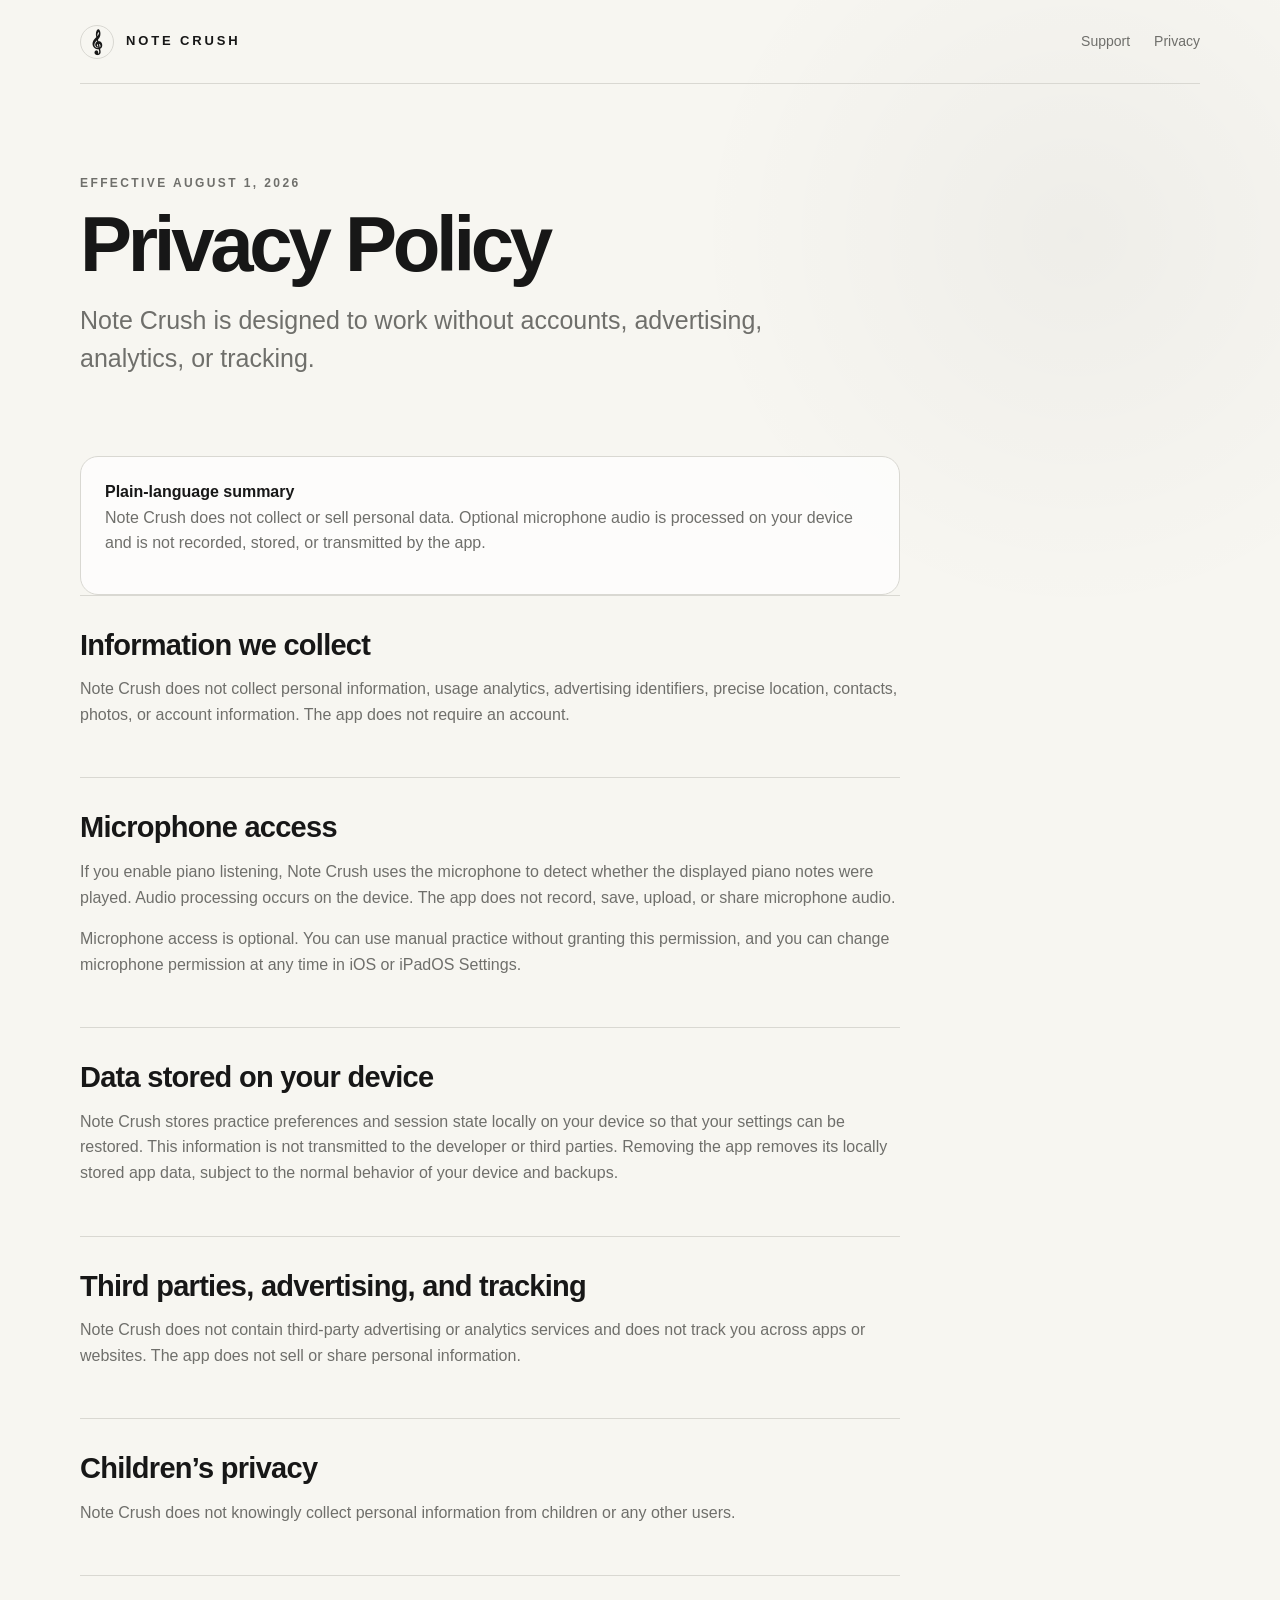
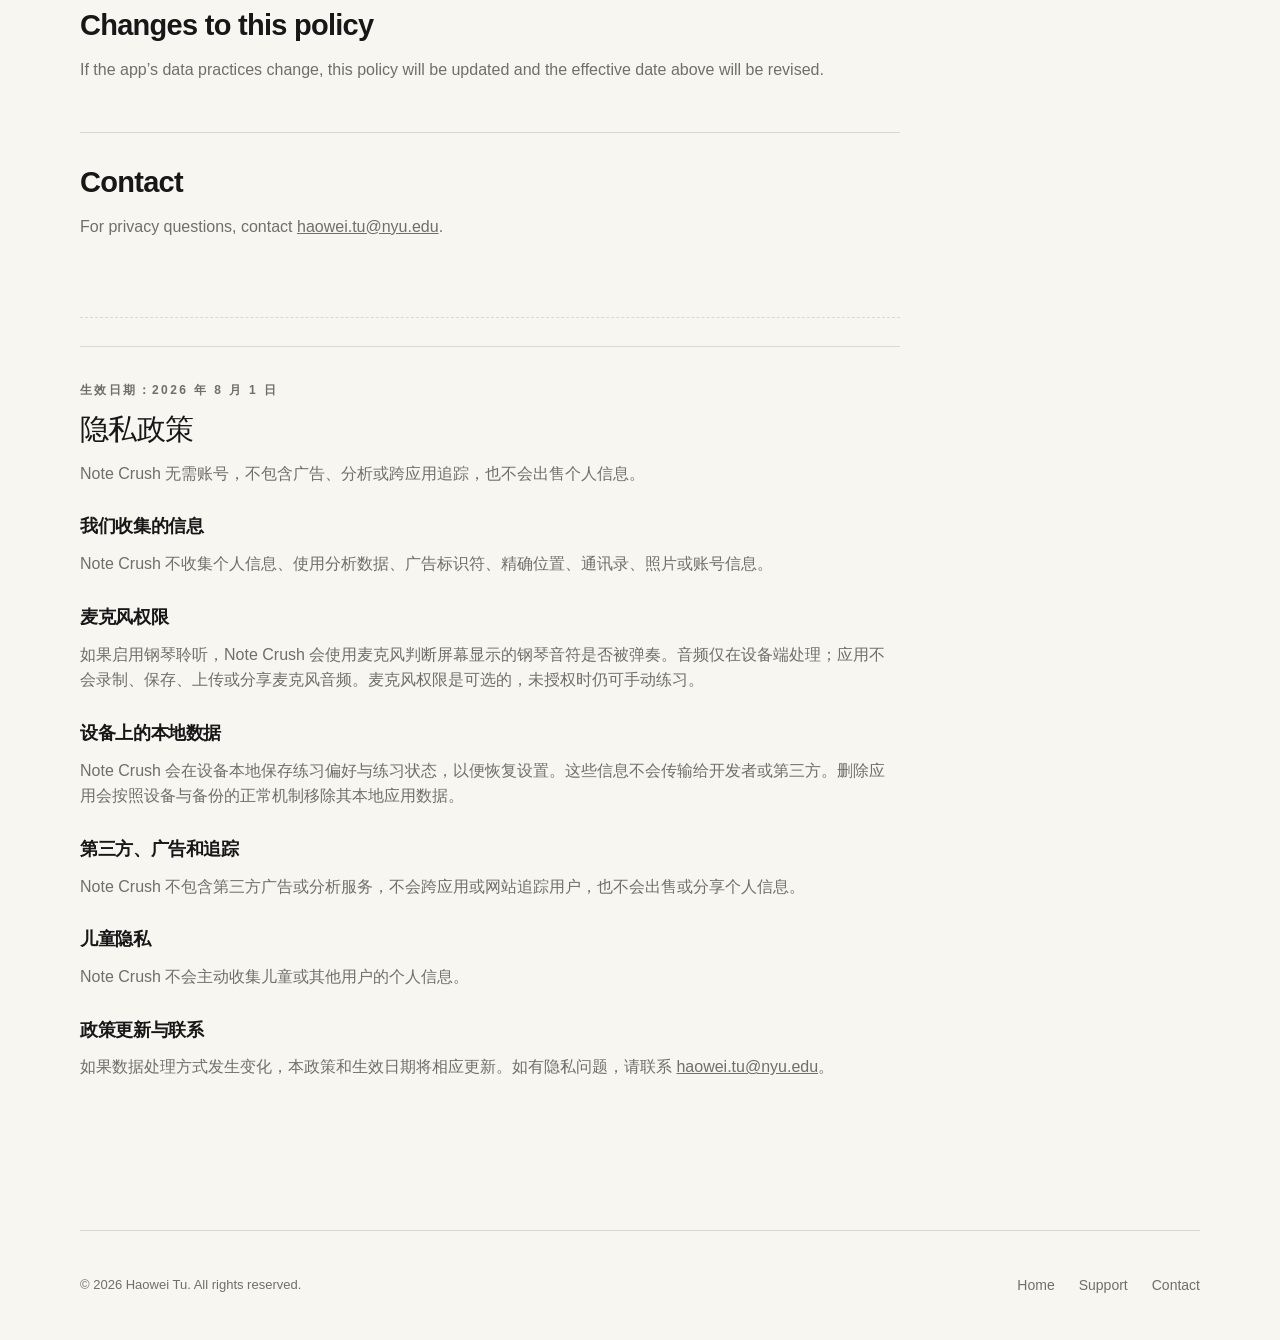
==== privacy.html @ 0c29d2c2 "Add bilingual privacy policy" ====
<!doctype html>
<html lang="en">
<head>
  <meta charset="utf-8">
  <meta name="viewport" content="width=device-width, initial-scale=1">
  <meta name="description" content="Privacy Policy for Note Crush.">
  <title>Privacy Policy — Note Crush</title>
  <link rel="stylesheet" href="styles.css">
</head>
<body>
  <header class="site-header">
    <a class="brand" href="index.html" aria-label="Note Crush home">
      <span class="mark" aria-hidden="true">𝄞</span>
      <span>NOTE CRUSH</span>
    </a>
    <nav aria-label="Primary navigation">
      <a href="support.html">Support</a>
      <a href="privacy.html" aria-current="page">Privacy</a>
    </nav>
  </header>

  <main>
    <section class="page-hero">
      <p class="eyebrow">EFFECTIVE AUGUST 1, 2026</p>
      <h1>Privacy Policy</h1>
      <p class="lede">Note Crush is designed to work without accounts, advertising, analytics, or tracking.</p>
    </section>

    <article class="prose">
      <div class="notice">
        <strong>Plain-language summary</strong>
        <p>Note Crush does not collect or sell personal data. Optional microphone audio is processed on your device and is not recorded, stored, or transmitted by the app.</p>
      </div>

      <section>
        <h2>Information we collect</h2>
        <p>Note Crush does not collect personal information, usage analytics, advertising identifiers, precise location, contacts, photos, or account information. The app does not require an account.</p>
      </section>

      <section>
        <h2>Microphone access</h2>
        <p>If you enable piano listening, Note Crush uses the microphone to detect whether the displayed piano notes were played. Audio processing occurs on the device. The app does not record, save, upload, or share microphone audio.</p>
        <p>Microphone access is optional. You can use manual practice without granting this permission, and you can change microphone permission at any time in iOS or iPadOS Settings.</p>
      </section>

      <section>
        <h2>Data stored on your device</h2>
        <p>Note Crush stores practice preferences and session state locally on your device so that your settings can be restored. This information is not transmitted to the developer or third parties. Removing the app removes its locally stored app data, subject to the normal behavior of your device and backups.</p>
      </section>

      <section>
        <h2>Third parties, advertising, and tracking</h2>
        <p>Note Crush does not contain third-party advertising or analytics services and does not track you across apps or websites. The app does not sell or share personal information.</p>
      </section>

      <section>
        <h2>Children’s privacy</h2>
        <p>Note Crush does not knowingly collect personal information from children or any other users.</p>
      </section>

      <section>
        <h2>Changes to this policy</h2>
        <p>If the app’s data practices change, this policy will be updated and the effective date above will be revised.</p>
      </section>

      <section>
        <h2>Contact</h2>
        <p>For privacy questions, contact <a href="mailto:haowei.tu@nyu.edu">haowei.tu@nyu.edu</a>.</p>
      </section>

      <hr class="lang-divider">

      <section lang="zh-Hans">
        <p class="eyebrow">生效日期：2026 年 8 月 1 日</p>
        <h2>隐私政策</h2>
        <p>Note Crush 无需账号，不包含广告、分析或跨应用追踪，也不会出售个人信息。</p>

        <h3>我们收集的信息</h3>
        <p>Note Crush 不收集个人信息、使用分析数据、广告标识符、精确位置、通讯录、照片或账号信息。</p>

        <h3>麦克风权限</h3>
        <p>如果启用钢琴聆听，Note Crush 会使用麦克风判断屏幕显示的钢琴音符是否被弹奏。音频仅在设备端处理；应用不会录制、保存、上传或分享麦克风音频。麦克风权限是可选的，未授权时仍可手动练习。</p>

        <h3>设备上的本地数据</h3>
        <p>Note Crush 会在设备本地保存练习偏好与练习状态，以便恢复设置。这些信息不会传输给开发者或第三方。删除应用会按照设备与备份的正常机制移除其本地应用数据。</p>

        <h3>第三方、广告和追踪</h3>
        <p>Note Crush 不包含第三方广告或分析服务，不会跨应用或网站追踪用户，也不会出售或分享个人信息。</p>

        <h3>儿童隐私</h3>
        <p>Note Crush 不会主动收集儿童或其他用户的个人信息。</p>

        <h3>政策更新与联系</h3>
        <p>如果数据处理方式发生变化，本政策和生效日期将相应更新。如有隐私问题，请联系 <a href="mailto:haowei.tu@nyu.edu">haowei.tu@nyu.edu</a>。</p>
      </section>
    </article>
  </main>

  <footer>
    <p>© 2026 Haowei Tu. All rights reserved.</p>
    <div>
      <a href="index.html">Home</a>
      <a href="support.html">Support</a>
      <a href="mailto:haowei.tu@nyu.edu">Contact</a>
    </div>
  </footer>
</body>
</html>
---- styles.css ----
:root {
  --ink: #171717;
  --muted: #6f6f6b;
  --line: #d9d8d2;
  --paper: #f7f6f1;
  --panel: #ffffff;
  --accent: #242421;
  --max: 1120px;
}

* { box-sizing: border-box; }

html {
  background: var(--paper);
  color: var(--ink);
  font-family: -apple-system, BlinkMacSystemFont, "SF Pro Text", "Helvetica Neue", Arial, sans-serif;
  line-height: 1.6;
  scroll-behavior: smooth;
}

body {
  margin: 0;
  min-height: 100vh;
  background:
    radial-gradient(circle at 84% 8%, rgba(0,0,0,.035), transparent 24rem),
    var(--paper);
}

a { color: inherit; }

.site-header,
footer {
  width: min(calc(100% - 40px), var(--max));
  margin: 0 auto;
  display: flex;
  align-items: center;
  justify-content: space-between;
}

.site-header {
  min-height: 84px;
  border-bottom: 1px solid var(--line);
}

.brand {
  display: inline-flex;
  align-items: center;
  gap: 12px;
  color: var(--ink);
  font-size: 13px;
  font-weight: 700;
  letter-spacing: .22em;
  text-decoration: none;
}

.mark {
  display: grid;
  place-items: center;
  width: 34px;
  height: 34px;
  border: 1px solid var(--line);
  border-radius: 50%;
  font-family: serif;
  font-size: 21px;
}

nav,
footer div {
  display: flex;
  gap: 24px;
}

nav a,
footer a {
  color: var(--muted);
  font-size: 14px;
  text-decoration: none;
}

nav a:hover,
footer a:hover { color: var(--ink); }

main {
  width: min(calc(100% - 40px), var(--max));
  margin: 0 auto;
}

.hero {
  max-width: 820px;
  padding: 104px 0 72px;
}

.eyebrow {
  margin: 0 0 14px;
  color: var(--muted);
  font-size: 12px;
  font-weight: 700;
  letter-spacing: .2em;
}

h1,
h2,
h3,
p { margin-top: 0; }

h1 {
  margin-bottom: 26px;
  font-size: clamp(52px, 8vw, 96px);
  font-weight: 550;
  letter-spacing: -.055em;
  line-height: .96;
}

h2 {
  font-size: clamp(34px, 5vw, 58px);
  font-weight: 550;
  letter-spacing: -.04em;
  line-height: 1.05;
}

h3 {
  margin-bottom: 10px;
  font-size: 22px;
  letter-spacing: -.02em;
}

.lede {
  max-width: 700px;
  color: var(--muted);
  font-size: clamp(19px, 2.3vw, 25px);
  line-height: 1.5;
}

.actions {
  display: flex;
  flex-wrap: wrap;
  gap: 12px;
  margin-top: 34px;
}

.button {
  display: inline-flex;
  align-items: center;
  min-height: 48px;
  padding: 0 20px;
  border: 1px solid var(--ink);
  border-radius: 999px;
  font-size: 15px;
  font-weight: 650;
  text-decoration: none;
}

.button.primary {
  background: var(--accent);
  color: #fff;
}

.button.secondary {
  background: transparent;
  color: var(--ink);
}

.staff-art {
  position: relative;
  display: flex;
  align-items: center;
  min-height: 260px;
  margin-bottom: 110px;
  overflow: hidden;
  border-top: 2px solid var(--ink);
  border-bottom: 2px solid var(--ink);
  background: repeating-linear-gradient(
    to bottom,
    transparent 0,
    transparent 48px,
    var(--ink) 49px,
    var(--ink) 51px
  );
}

.clef {
  margin-left: 44px;
  padding: 0 20px;
  background: var(--paper);
  font-family: serif;
  font-size: 150px;
  line-height: 1;
}

.notes {
  margin-left: auto;
  margin-right: 12%;
  padding: 4px 22px;
  background: var(--paper);
  font-size: 56px;
  letter-spacing: .2em;
}

.features { padding-bottom: 110px; }

.section-heading { max-width: 690px; }

.feature-grid {
  display: grid;
  grid-template-columns: repeat(3, 1fr);
  gap: 1px;
  margin-top: 48px;
  overflow: hidden;
  border: 1px solid var(--line);
  border-radius: 24px;
  background: var(--line);
}

.feature-grid article {
  min-height: 290px;
  padding: 32px;
  background: rgba(255,255,255,.74);
}

.feature-number {
  display: block;
  margin-bottom: 80px;
  color: var(--muted);
  font-size: 12px;
  letter-spacing: .18em;
}

.feature-grid p,
.bilingual-note > p,
.prose p,
.prose li { color: var(--muted); }

.bilingual-note {
  display: grid;
  grid-template-columns: 1fr 1fr;
  gap: 60px;
  padding: 80px 0;
  border-top: 1px solid var(--line);
}

.bilingual-note h2 { margin-bottom: 0; }

.page-hero {
  max-width: 820px;
  padding: 90px 0 54px;
}

.page-hero h1 {
  margin-bottom: 20px;
  font-size: clamp(48px, 7vw, 78px);
}

.prose {
  max-width: 820px;
  padding-bottom: 100px;
}

.prose section {
  padding: 34px 0;
  border-top: 1px solid var(--line);
}

.prose h2 {
  margin-bottom: 16px;
  font-size: 29px;
  letter-spacing: -.025em;
}

.prose h3 {
  margin-top: 26px;
  font-size: 18px;
}

.prose ul { padding-left: 22px; }

.notice {
  padding: 22px 24px;
  border: 1px solid var(--line);
  border-radius: 18px;
  background: rgba(255,255,255,.72);
}

.contact-card {
  display: flex;
  flex-wrap: wrap;
  align-items: center;
  justify-content: space-between;
  gap: 18px;
  padding: 28px;
  border-radius: 20px;
  background: var(--ink);
  color: #fff;
}

.contact-card p { margin-bottom: 0; color: rgba(255,255,255,.68); }

.contact-card a {
  color: #fff;
  font-weight: 650;
  overflow-wrap: anywhere;
}

.lang-divider {
  margin: 28px 0;
  border: 0;
  border-top: 1px dashed var(--line);
}

footer {
  min-height: 110px;
  border-top: 1px solid var(--line);
  color: var(--muted);
  font-size: 13px;
}

footer p { margin-bottom: 0; }

@media (max-width: 760px) {
  .site-header { align-items: flex-start; padding: 20px 0; }
  nav { gap: 14px; }
  .hero { padding-top: 72px; }
  .staff-art { min-height: 210px; margin-bottom: 80px; }
  .clef { margin-left: 12px; font-size: 108px; }
  .notes { margin-right: 4%; font-size: 38px; }
  .feature-grid { grid-template-columns: 1fr; }
  .feature-grid article { min-height: auto; }
  .feature-number { margin-bottom: 36px; }
  .bilingual-note { grid-template-columns: 1fr; gap: 20px; }
  footer { align-items: flex-start; flex-direction: column; justify-content: center; gap: 10px; padding: 24px 0; }
}

@media (max-width: 520px) {
  .brand span:last-child { display: none; }
  main,
  .site-header,
  footer { width: min(calc(100% - 28px), var(--max)); }
  h1 { font-size: 48px; }
  nav a { font-size: 13px; }
  .staff-art { min-height: 170px; }
  .clef { font-size: 86px; }
  .notes { font-size: 28px; }
}
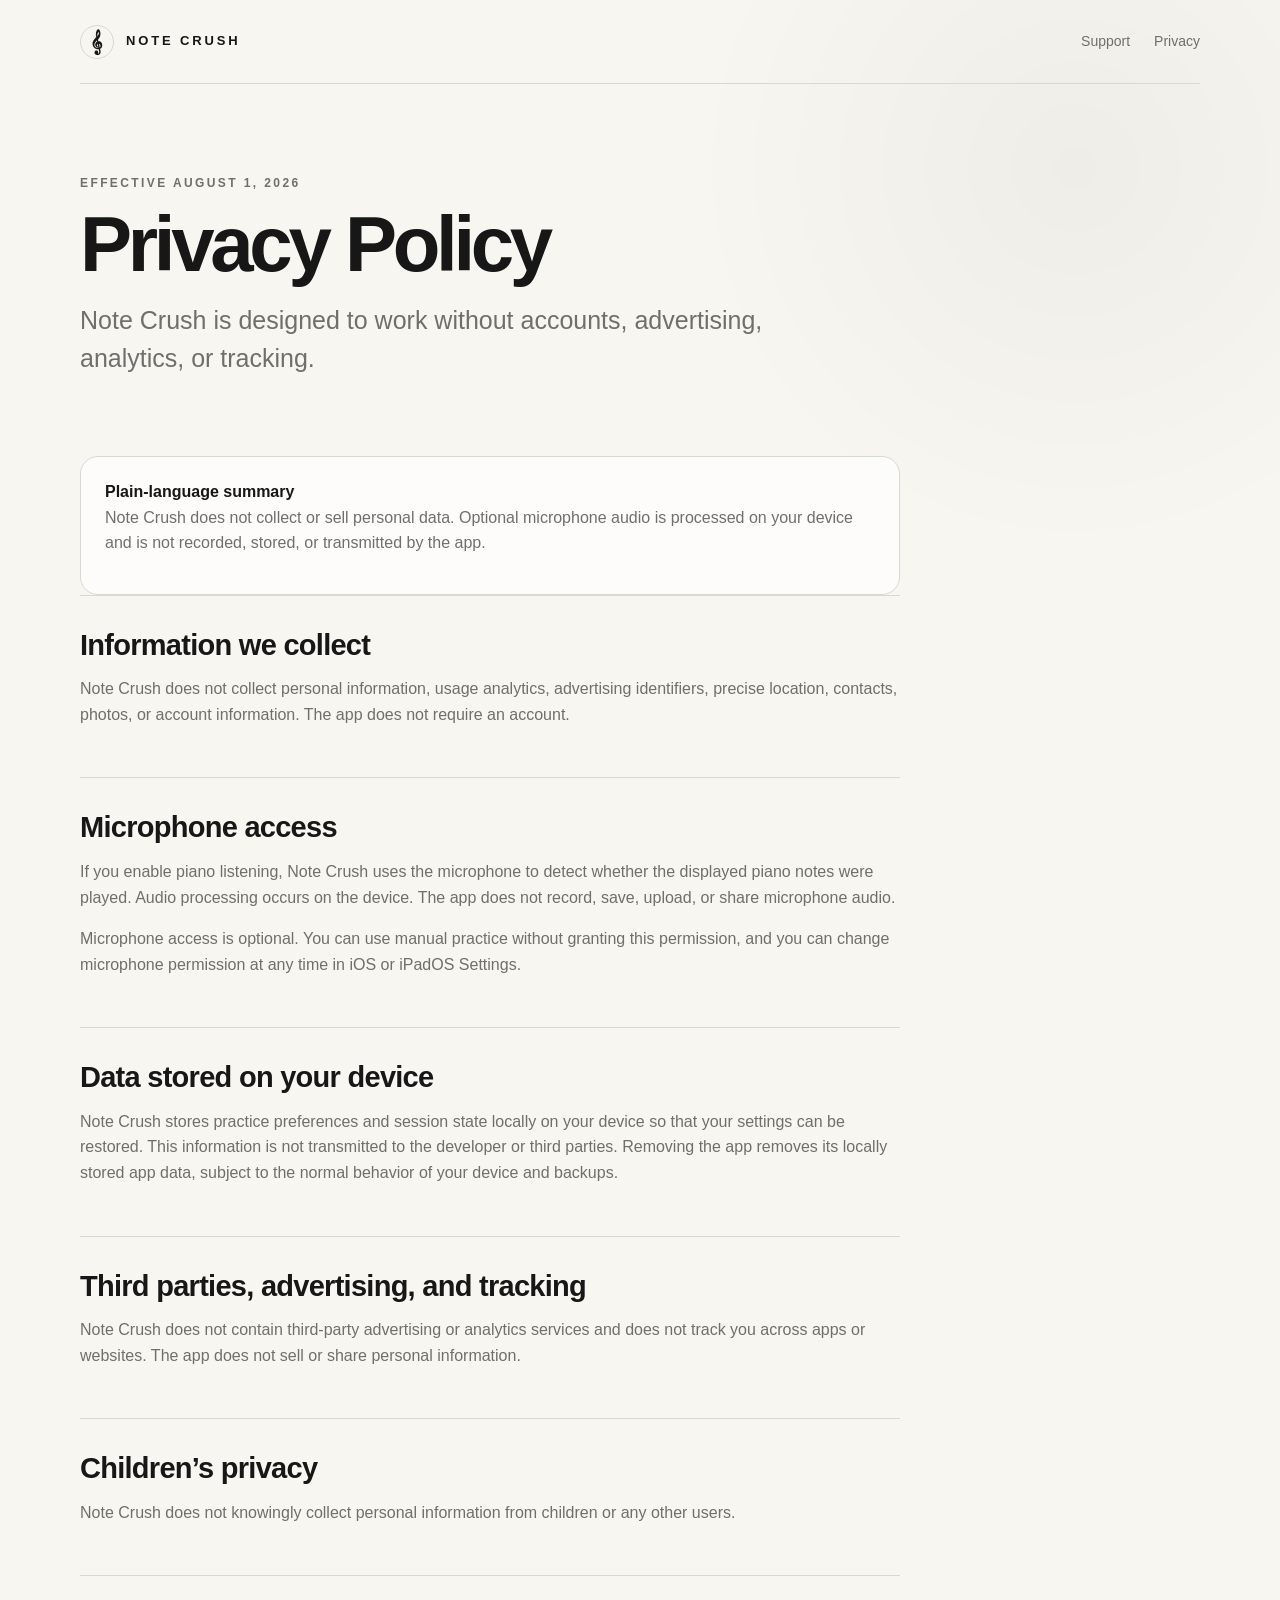
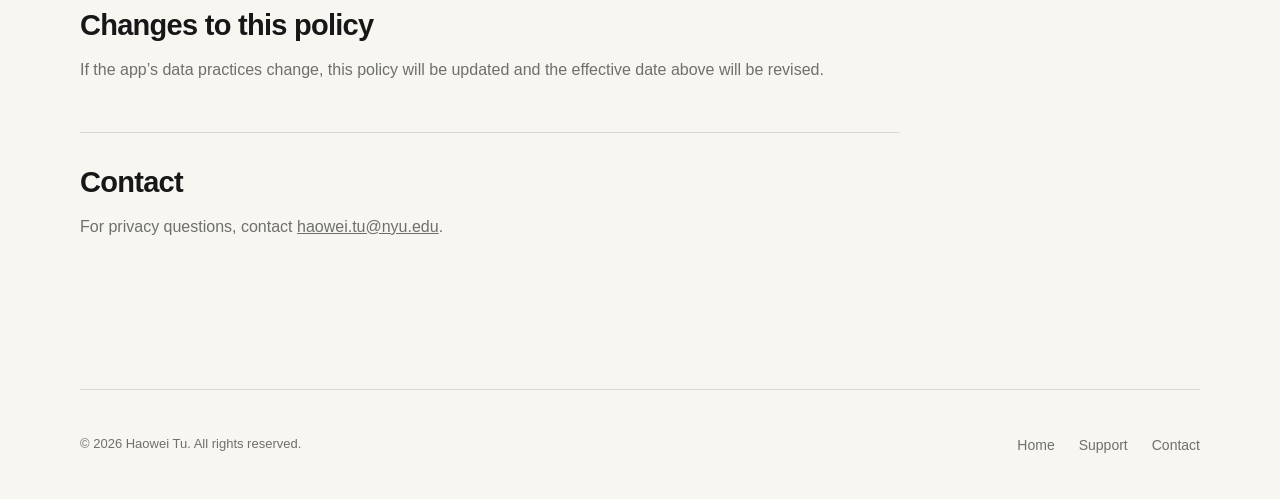
==== commit 01366bbc: "Make privacy policy English only" ====
--- a/privacy.html
+++ b/privacy.html
@@ -67,32 +67,6 @@
         <h2>Contact</h2>
         <p>For privacy questions, contact <a href="mailto:haowei.tu@nyu.edu">haowei.tu@nyu.edu</a>.</p>
       </section>
-
-      <hr class="lang-divider">
-
-      <section lang="zh-Hans">
-        <p class="eyebrow">生效日期：2026 年 8 月 1 日</p>
-        <h2>隐私政策</h2>
-        <p>Note Crush 无需账号，不包含广告、分析或跨应用追踪，也不会出售个人信息。</p>
-
-        <h3>我们收集的信息</h3>
-        <p>Note Crush 不收集个人信息、使用分析数据、广告标识符、精确位置、通讯录、照片或账号信息。</p>
-
-        <h3>麦克风权限</h3>
-        <p>如果启用钢琴聆听，Note Crush 会使用麦克风判断屏幕显示的钢琴音符是否被弹奏。音频仅在设备端处理；应用不会录制、保存、上传或分享麦克风音频。麦克风权限是可选的，未授权时仍可手动练习。</p>
-
-        <h3>设备上的本地数据</h3>
-        <p>Note Crush 会在设备本地保存练习偏好与练习状态，以便恢复设置。这些信息不会传输给开发者或第三方。删除应用会按照设备与备份的正常机制移除其本地应用数据。</p>
-
-        <h3>第三方、广告和追踪</h3>
-        <p>Note Crush 不包含第三方广告或分析服务，不会跨应用或网站追踪用户，也不会出售或分享个人信息。</p>
-
-        <h3>儿童隐私</h3>
-        <p>Note Crush 不会主动收集儿童或其他用户的个人信息。</p>
-
-        <h3>政策更新与联系</h3>
-        <p>如果数据处理方式发生变化，本政策和生效日期将相应更新。如有隐私问题，请联系 <a href="mailto:haowei.tu@nyu.edu">haowei.tu@nyu.edu</a>。</p>
-      </section>
     </article>
   </main>
 
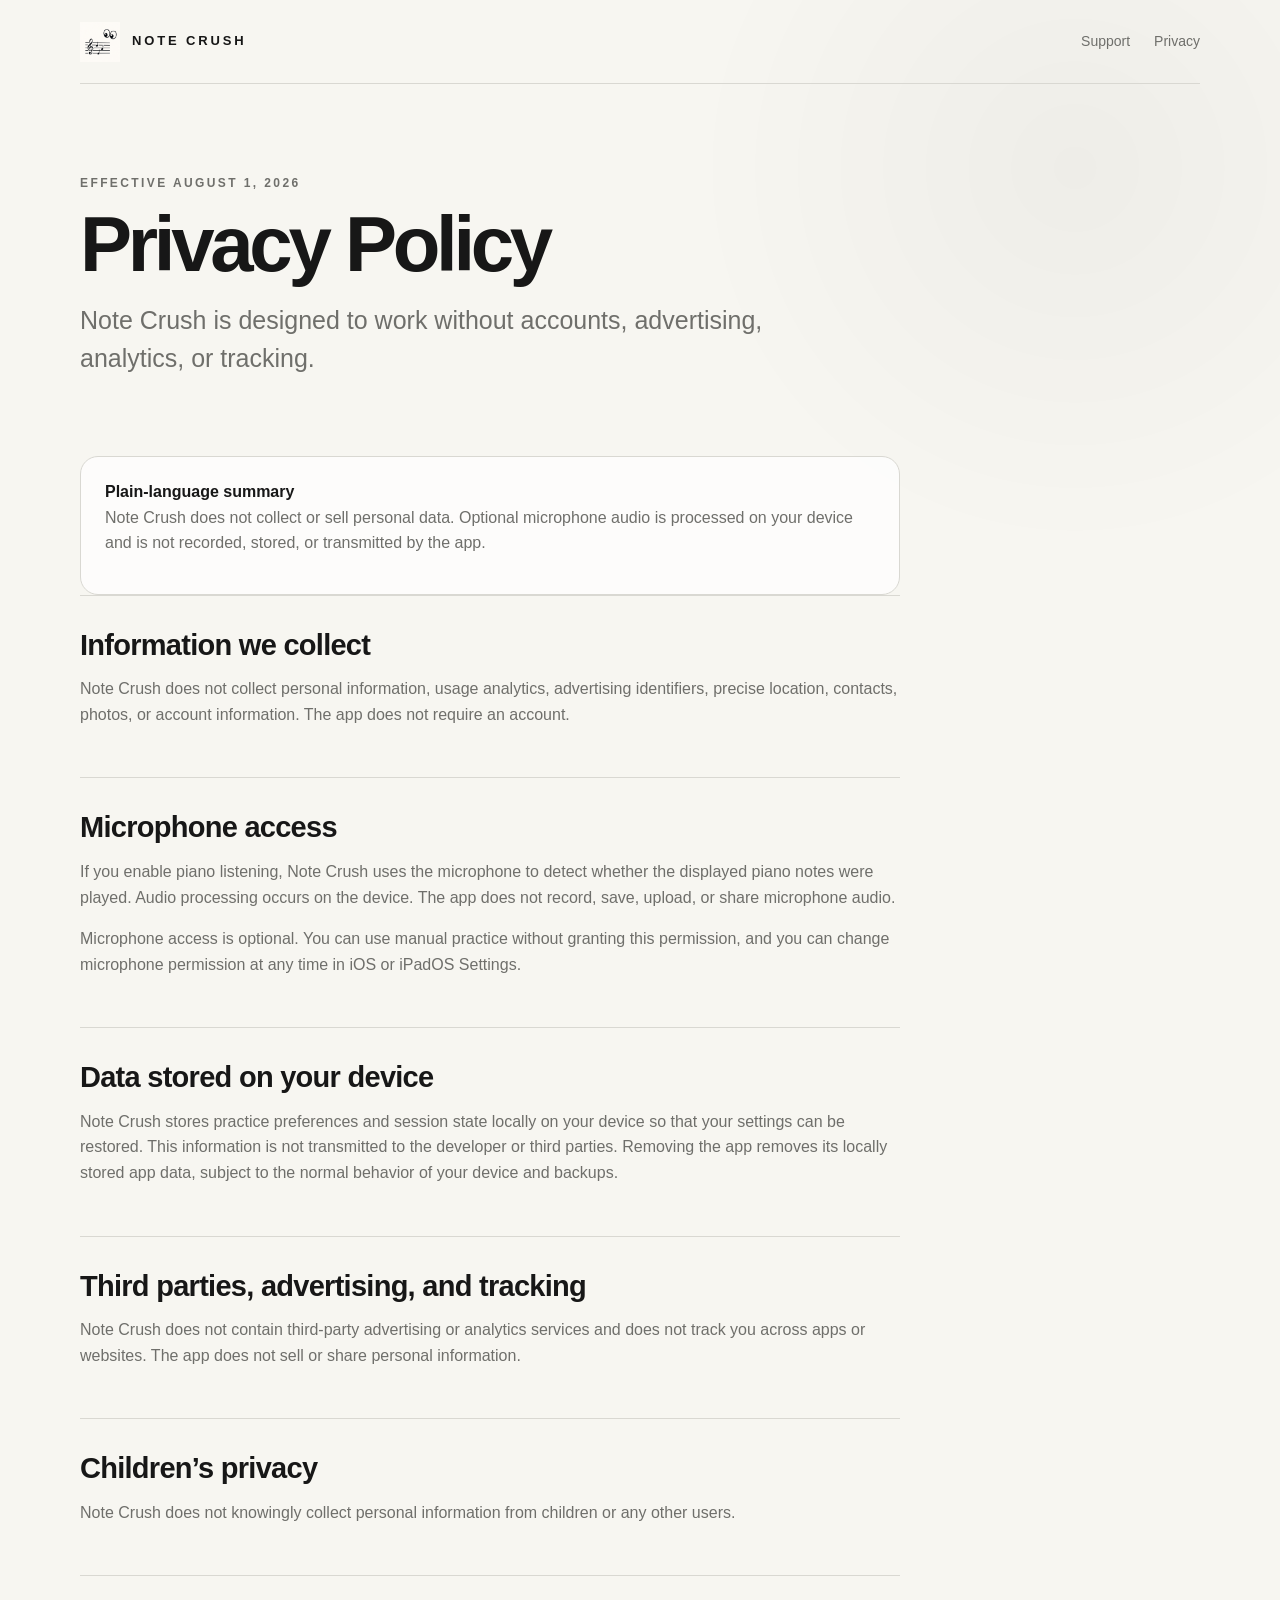
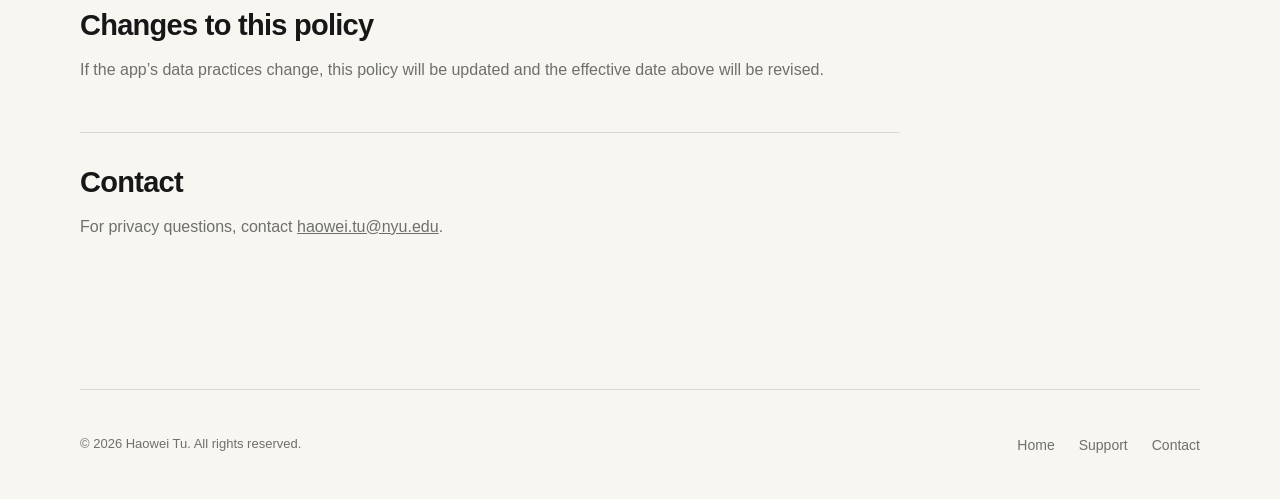
==== commit c8d9a780: "Use official app icon in privacy header" ====
--- a/privacy.html
+++ b/privacy.html
@@ -10,7 +10,7 @@
 <body>
   <header class="site-header">
     <a class="brand" href="index.html" aria-label="Note Crush home">
-      <span class="mark" aria-hidden="true">𝄞</span>
+      <img class="app-icon" src="assets/note-crush-icon.png" width="40" height="40" alt="">
       <span>NOTE CRUSH</span>
     </a>
     <nav aria-label="Primary navigation">
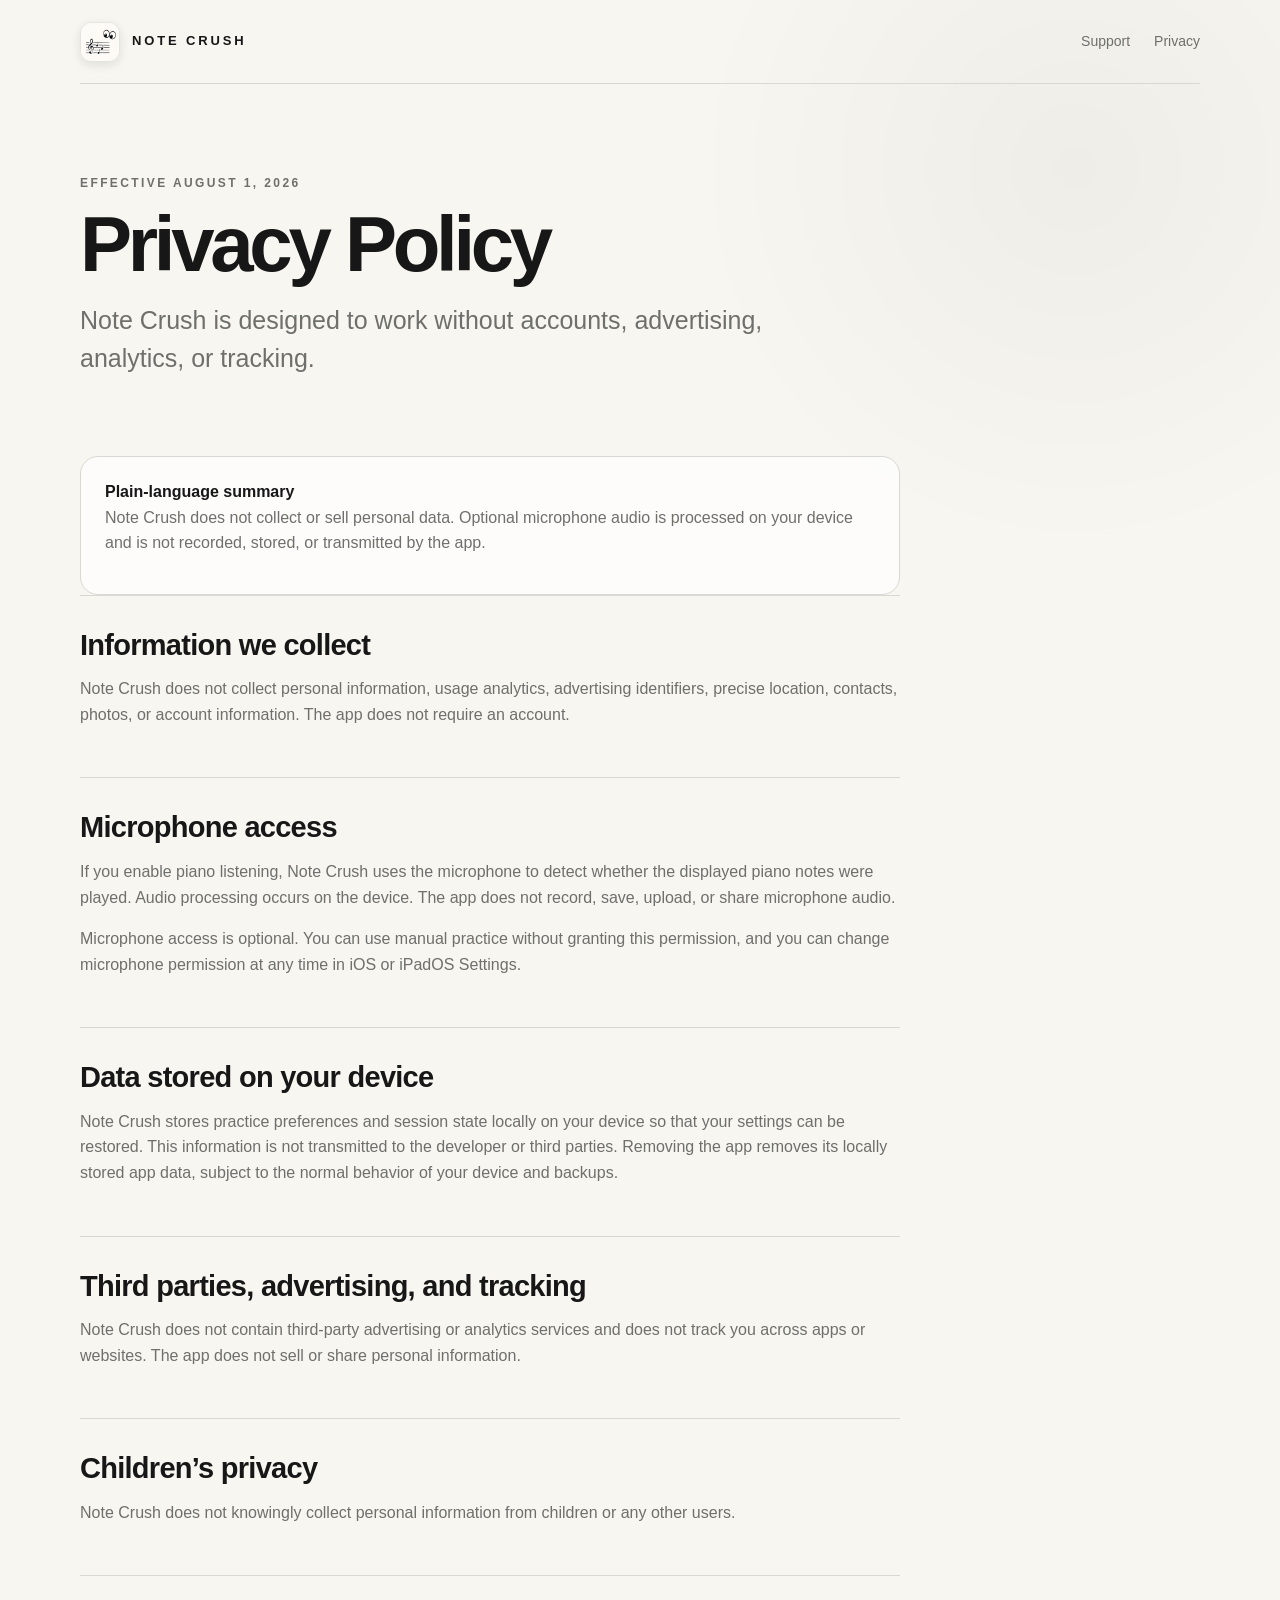
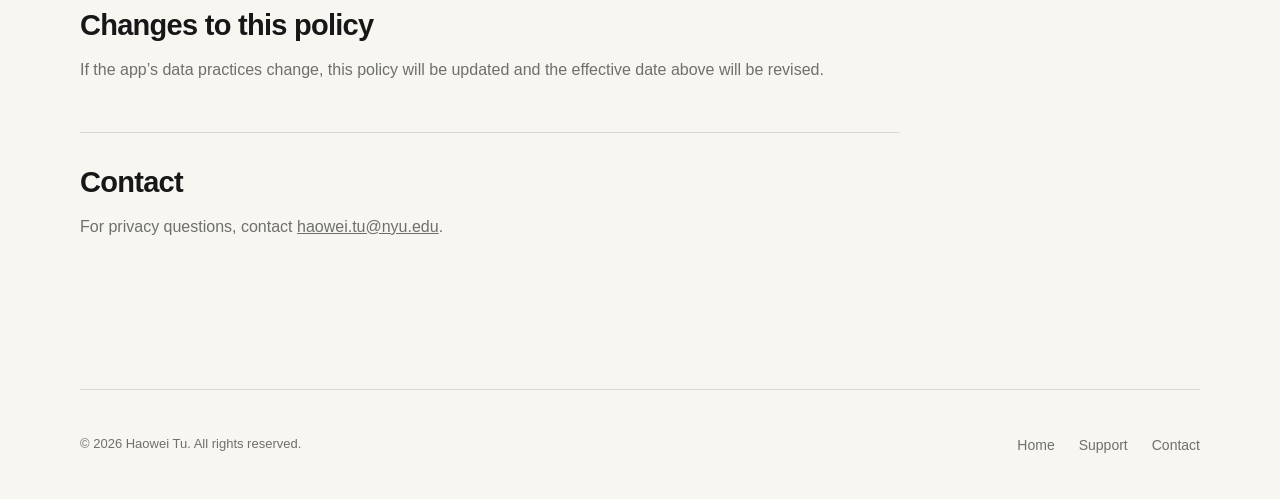
==== commit bb3c05f3: "Refresh shared site styles" ====
--- a/privacy.html
+++ b/privacy.html
@@ -5,7 +5,7 @@
   <meta name="viewport" content="width=device-width, initial-scale=1">
   <meta name="description" content="Privacy Policy for Note Crush.">
   <title>Privacy Policy — Note Crush</title>
-  <link rel="stylesheet" href="styles.css">
+  <link rel="stylesheet" href="styles.css?v=20260802-4">
 </head>
 <body>
   <header class="site-header">
--- a/styles.css
+++ b/styles.css
@@ -1,3 +1,10 @@
+@font-face {
+  font-family: "Bravura Score";
+  src: url("assets/bravura-score.otf") format("opentype");
+  font-display: block;
+  unicode-range: U+E050, U+E0A2;
+}
+
 :root {
   --ink: #171717;
   --muted: #6f6f6b;
@@ -53,15 +60,13 @@
   text-decoration: none;
 }
 
-.mark {
-  display: grid;
-  place-items: center;
-  width: 34px;
-  height: 34px;
-  border: 1px solid var(--line);
-  border-radius: 50%;
-  font-family: serif;
-  font-size: 21px;
+.app-icon {
+  display: block;
+  width: 40px;
+  height: 40px;
+  border: 1px solid rgba(23,23,23,.08);
+  border-radius: 11px;
+  box-shadow: 0 3px 10px rgba(23,23,23,.10);
 }
 
 nav,
@@ -161,39 +166,40 @@
 }
 
 .staff-art {
-  position: relative;
-  display: flex;
-  align-items: center;
-  min-height: 260px;
   margin-bottom: 110px;
+  padding: 8px 0 20px;
   overflow: hidden;
-  border-top: 2px solid var(--ink);
-  border-bottom: 2px solid var(--ink);
-  background: repeating-linear-gradient(
-    to bottom,
-    transparent 0,
-    transparent 48px,
-    var(--ink) 49px,
-    var(--ink) 51px
-  );
-}
-
-.clef {
-  margin-left: 44px;
-  padding: 0 20px;
-  background: var(--paper);
-  font-family: serif;
-  font-size: 150px;
-  line-height: 1;
-}
-
-.notes {
-  margin-left: auto;
-  margin-right: 12%;
-  padding: 4px 22px;
-  background: var(--paper);
-  font-size: 56px;
-  letter-spacing: .2em;
+  background: transparent;
+}
+
+.score {
+  display: block;
+  width: 100%;
+  height: auto;
+  color: var(--ink);
+}
+
+.staff-lines {
+  stroke: currentColor;
+  stroke-width: 3;
+  vector-effect: non-scaling-stroke;
+  shape-rendering: geometricPrecision;
+}
+
+.score-glyph {
+  fill: currentColor;
+  font-family: "Bravura Score";
+}
+
+.score-clef,
+.score-note {
+  font-size: 140px;
+}
+
+.ledger-line {
+  stroke: currentColor;
+  stroke-width: 4.5;
+  vector-effect: non-scaling-stroke;
 }
 
 .features { padding-bottom: 110px; }
@@ -319,9 +325,7 @@
   .site-header { align-items: flex-start; padding: 20px 0; }
   nav { gap: 14px; }
   .hero { padding-top: 72px; }
-  .staff-art { min-height: 210px; margin-bottom: 80px; }
-  .clef { margin-left: 12px; font-size: 108px; }
-  .notes { margin-right: 4%; font-size: 38px; }
+  .staff-art { margin-bottom: 80px; }
   .feature-grid { grid-template-columns: 1fr; }
   .feature-grid article { min-height: auto; }
   .feature-number { margin-bottom: 36px; }
@@ -330,13 +334,12 @@
 }
 
 @media (max-width: 520px) {
-  .brand span:last-child { display: none; }
+  .brand { gap: 8px; font-size: 11px; letter-spacing: .16em; }
+  .app-icon { width: 34px; height: 34px; border-radius: 9px; }
   main,
   .site-header,
   footer { width: min(calc(100% - 28px), var(--max)); }
   h1 { font-size: 48px; }
   nav a { font-size: 13px; }
-  .staff-art { min-height: 170px; }
-  .clef { font-size: 86px; }
-  .notes { font-size: 28px; }
-}
+  .staff-art { padding: 4px 0 12px; }
+}
